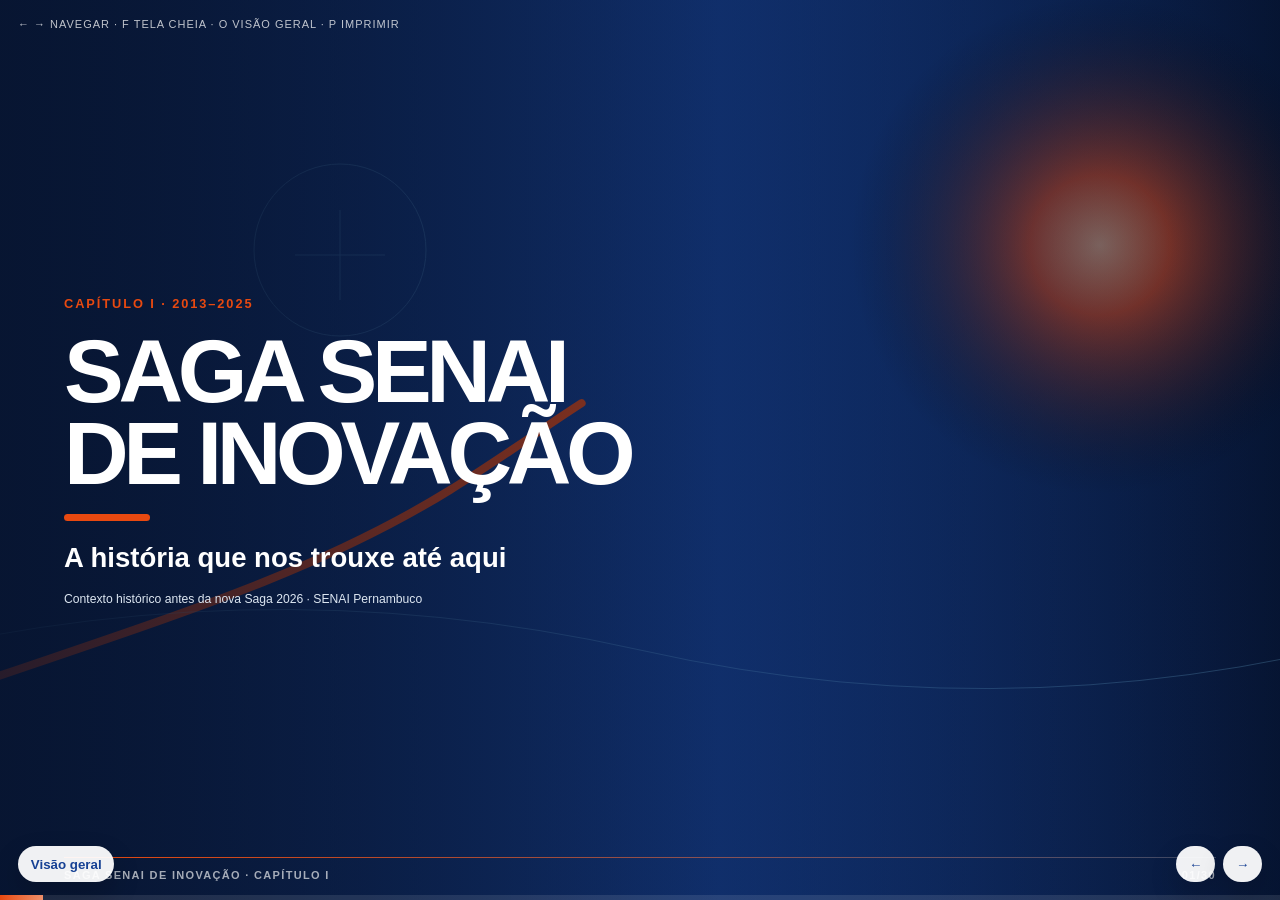
==== keynote-capitulo-i/index.html @ 9013dcb9 "Cria keynote offline da Saga SENAI Capitulo I" ====
<!doctype html>
<html lang="pt-BR">
<head>
<meta charset="utf-8">
<meta name="viewport" content="width=device-width, initial-scale=1">
<title>Saga SENAI de Inovação — Capítulo I</title>
<style>
:root{--blue:#164194;--sky:#008BD2;--orange:#E84910;--off:#F7F9FC;--light:#ECEFF3;--text:#2F3A45;--muted:#6B7280;--dark:#111827;--shadow:0 24px 70px rgba(7,20,47,.20);--soft:0 14px 34px rgba(7,20,47,.11)}
*{box-sizing:border-box}html,body{margin:0;height:100%;overflow:hidden;background:#050b18;font-family:Aptos,Arial,Helvetica,sans-serif;color:var(--text)}
.deck{position:relative;width:100vw;height:100vh;overflow:hidden;background:#050b18}.slides{position:absolute;inset:0}.slide{position:absolute;inset:0;display:none;padding:5.4vh 5vw 5vh;overflow:hidden;background:var(--off);isolation:isolate}.slide.present{display:block;animation:in .62s cubic-bezier(.2,.8,.2,1) both}@keyframes in{from{opacity:0;transform:translateX(4vw) scale(.985)}to{opacity:1;transform:translateX(0) scale(1)}}
@keyframes rise{from{opacity:0;transform:translateY(28px)}to{opacity:1;transform:translateY(0)}}@keyframes float{0%,100%{transform:translateY(0)}50%{transform:translateY(-13px)}}@keyframes draw{to{stroke-dashoffset:0}}
.slide.present .a1{animation:rise .65s .05s both}.slide.present .a2{animation:rise .65s .18s both}.slide.present .a3{animation:rise .65s .32s both}.slide.present .a4{animation:rise .65s .46s both}.slide.present .float{animation:float 5s ease-in-out infinite}
h1,h2,h3,p{margin:0}h1{font-size:clamp(52px,7vw,104px);line-height:.92;letter-spacing:-.06em;font-weight:900;color:var(--blue)}h2{font-size:clamp(35px,4.55vw,68px);line-height:1.02;letter-spacing:-.045em;font-weight:850;color:var(--blue)}h3{font-size:clamp(20px,2vw,31px);line-height:1.12;font-weight:800;color:var(--blue)}p{font-size:clamp(18px,1.55vw,27px);line-height:1.32}.lead{font-size:clamp(23px,2.15vw,36px);line-height:1.22;font-weight:650}.small{font-size:clamp(12px,.95vw,16px);color:var(--muted);line-height:1.35}.kicker{font-size:clamp(12px,1vw,16px);font-weight:900;letter-spacing:.15em;text-transform:uppercase;color:var(--orange);margin-bottom:1.15rem}.orange{color:var(--orange)!important}.white{color:#fff!important}.muted{color:var(--muted)}.center{text-align:center}.line{width:86px;height:7px;background:var(--orange);border-radius:99px;margin:1.25rem 0}.line.centered{margin-left:auto;margin-right:auto}
.dark{background:var(--dark);color:white}.dark h1,.dark h2,.dark h3,.dark p{color:#fff}.bluebg{background:linear-gradient(135deg,#07142F 0%,#164194 60%,#008BD2 145%);color:white}.bluebg h1,.bluebg h2,.bluebg h3,.bluebg p{color:#fff}.whitebg{background:#fff}.light{background:var(--off)}
.split{display:grid;grid-template-columns:.95fr 1.05fr;gap:3rem;align-items:center;height:100%}.split.rev{grid-template-columns:1.05fr .95fr}.v{display:flex;flex-direction:column;justify-content:center}.full{height:100%;display:flex;align-items:center;justify-content:center;text-align:center}.grid{display:grid;gap:1.2rem}.g2{grid-template-columns:repeat(2,1fr)}.g3{grid-template-columns:repeat(3,1fr)}.g4{grid-template-columns:repeat(4,1fr)}
.card{background:rgba(255,255,255,.94);border:1px solid rgba(22,65,148,.12);border-radius:26px;padding:1.28rem 1.35rem;box-shadow:var(--soft);position:relative;overflow:hidden}.card:before{content:"";position:absolute;left:0;top:0;bottom:0;width:7px;background:var(--orange)}.card.blue:before{background:var(--blue)}.card.sky:before{background:var(--sky)}.card p{font-size:clamp(15px,1.25vw,21px)}.badge{display:inline-flex;align-items:center;justify-content:center;border-radius:99px;background:var(--blue);color:#fff;padding:.48rem .78rem;font-weight:900;text-transform:uppercase;letter-spacing:.06em;font-size:clamp(11px,.9vw,15px);box-shadow:0 12px 28px rgba(22,65,148,.18)}.badge.orange{background:var(--orange)}.badge.sky{background:var(--sky)}.badge.light{background:#fff;color:var(--blue);box-shadow:none}.pills{display:flex;flex-wrap:wrap;gap:.58rem;margin-top:1.35rem}
.bgfx{position:absolute;inset:0;z-index:-2;overflow:hidden}.overlay{position:absolute;inset:0;background:linear-gradient(90deg,rgba(7,20,47,.86),rgba(7,20,47,.45),rgba(7,20,47,.12));z-index:-1}.orb{position:absolute;border-radius:50%;background:radial-gradient(circle at 35% 30%,rgba(255,255,255,.9),rgba(0,139,210,.20) 55%,rgba(22,65,148,.05));box-shadow:0 18px 70px rgba(0,139,210,.15)}.blob{position:absolute;border-radius:50%;filter:blur(10px);opacity:.20;background:radial-gradient(circle,var(--sky),transparent 62%)}
.footer{position:absolute;left:5vw;right:5vw;bottom:2.1vh;display:flex;justify-content:space-between;align-items:center;color:rgba(47,58,69,.54);font-size:11px;font-weight:900;text-transform:uppercase;letter-spacing:.12em;z-index:10}.footer:before{content:"";position:absolute;left:0;right:0;top:-12px;height:1px;background:linear-gradient(90deg,var(--orange),rgba(22,65,148,.12))}.dark .footer,.bluebg .footer{color:rgba(255,255,255,.64)}.dark .footer:before,.bluebg .footer:before{background:linear-gradient(90deg,var(--orange),rgba(255,255,255,.20))}
.progress{position:fixed;left:0;right:0;bottom:0;height:5px;background:rgba(255,255,255,.10);z-index:99}.progress span{display:block;height:100%;width:0;background:linear-gradient(90deg,var(--orange),#ff9a72);transition:width .35s}.controls{position:fixed;right:18px;bottom:18px;display:flex;gap:8px;z-index:100}.controls button,.menu button{border:0;background:rgba(255,255,255,.94);color:var(--blue);font-weight:900;border-radius:99px;padding:.65rem .8rem;box-shadow:0 12px 28px rgba(0,0,0,.18);cursor:pointer}.menu{position:fixed;left:18px;bottom:18px;z-index:100}.help{position:fixed;left:18px;top:18px;z-index:100;color:rgba(255,255,255,.74);font-size:11px;text-transform:uppercase;letter-spacing:.09em}.giant{font-size:clamp(96px,15vw,210px);line-height:.78;font-weight:950;letter-spacing:-.08em;color:var(--orange)}
.art svg{width:100%;height:auto;filter:drop-shadow(0 26px 40px rgba(7,20,47,.12))}.art .main{fill:var(--blue)}.art .accent{fill:var(--orange)}.art .sky{fill:var(--sky)}.art .soft{fill:#EAF0F8}.art .ink{fill:#07142F}.art .line{stroke:var(--blue);stroke-width:8;fill:none;stroke-linecap:round;stroke-linejoin:round}.dark .art .soft,.bluebg .art .soft{fill:rgba(255,255,255,.92)}.dark .art .line,.bluebg .art .line{stroke:white}
.map{position:relative;height:325px;margin-top:2.1rem}.mapline{position:absolute;left:7%;right:7%;top:50%;height:5px;border-radius:99px;background:linear-gradient(90deg,var(--blue),var(--sky),var(--orange));transform:translateY(-50%)}.node{position:absolute;width:126px;height:126px;border-radius:50%;display:flex;align-items:center;justify-content:center;text-align:center;background:#fff;border:3px solid var(--blue);color:var(--blue);font-weight:900;box-shadow:var(--soft);padding:.9rem}.node.o{border-color:var(--orange);color:var(--orange)}.trans{position:absolute;left:18%;right:18%;bottom:5px;height:42px;border-radius:99px;background:var(--blue);color:#fff;display:flex;align-items:center;justify-content:center;font-weight:900;letter-spacing:.05em}.timeline{position:relative;height:285px;margin-top:2.4rem}.timeline:before{content:"";position:absolute;left:4%;right:4%;top:52%;height:5px;border-radius:99px;background:linear-gradient(90deg,var(--blue),var(--sky),var(--orange))}.tp{position:absolute;top:37%;transform:translateX(-50%);text-align:center}.dot{width:34px;height:34px;border-radius:50%;background:var(--orange);border:6px solid #fff;box-shadow:0 12px 30px rgba(232,73,16,.25);margin:0 auto 14px}.tp p{font-size:16px;font-weight:900;color:var(--blue)}
@media print{html,body{height:auto;overflow:visible;background:white}.deck,.slides{position:static;width:auto;height:auto;overflow:visible}.controls,.menu,.progress,.help{display:none}.slide{display:block!important;position:relative;width:100vw;height:56.25vw;page-break-after:always}.footer{display:none}}
@media(max-width:900px){.split,.split.rev,.g2,.g3,.g4{grid-template-columns:1fr}.footer{display:none}.slide{padding:4vh 6vw}.art{display:none}}
</style>
</head>
<body>
<div class="deck"><div class="slides">
<section class="slide dark present"><div class="bgfx"><svg viewBox="0 0 1600 900" preserveAspectRatio="xMidYMid slice" width="100%" height="100%"><defs><linearGradient id="c" x1="0" x2="1"><stop stop-color="#07142F"/><stop offset=".55" stop-color="#164194"/><stop offset="1" stop-color="#020817"/></linearGradient><radialGradient id="sun"><stop stop-color="#FFB27A"/><stop offset=".28" stop-color="#E84910"/><stop offset="1" stop-color="transparent"/></radialGradient></defs><rect width="1600" height="900" fill="url(#c)"/><circle cx="1260" cy="245" r="250" fill="url(#sun)" opacity=".58"/><path d="M-80 760 C 260 635,440 595,610 490 S 890 260,1260 270 S 1550 370,1685 255" stroke="#E84910" stroke-width="8" fill="none" stroke-linecap="round" stroke-dasharray="900" stroke-dashoffset="900" style="animation:draw 2s .3s forwards"/><g opacity=".24" stroke="#89D8FF" fill="none"><path d="M0 670Q400 560 800 650T1600 620"/><circle cx="500" cy="250" r="86"/><path d="M455 255h90M500 210v90"/></g></svg></div><div class="overlay"></div><div class="v" style="height:100%;max-width:830px"><div class="kicker a1">Capítulo I · 2013–2025</div><h1 class="white a2">SAGA SENAI<br>DE INOVAÇÃO</h1><div class="line a3"></div><p class="lead white a4">A história que nos trouxe até aqui</p><p class="small a4" style="margin-top:1rem;color:#DDE7F2">Contexto histórico antes da nova Saga 2026 · SENAI Pernambuco</p></div><div class="footer"><span>Saga SENAI de Inovação · Capítulo I</span><span>01/30</span></div></section>
<section class="slide light"><div class="blob" style="width:520px;height:520px;right:-120px;top:-110px"></div><div class="full"><div style="max-width:980px"><div class="kicker a1">Contrato narrativo</div><h2 class="a2">Antes da nova Saga, precisamos entender a Saga que nos trouxe até aqui.</h2><div class="line centered a3"></div><p class="lead a4">Esta não é uma palestra sobre passado. É a construção do <span class="orange">contexto</span> que torna a próxima mudança compreensível.</p></div></div><div class="footer"><span>Contexto antes da mudança</span><span>02/30</span></div></section>
<section class="slide bluebg"><div class="split rev"><div class="v"><div class="kicker a1">Pergunta inicial</div><h2 class="white a2">Pense em um aluno.</h2><div class="line a3"></div><p class="lead white a4">O que esse jovem precisa saber fazer que uma aula expositiva, sozinha, não consegue entregar?</p></div><div class="art float a3" data-art="road"></div></div><div class="footer"><span>A pergunta de origem</span><span>03/30</span></div></section>
<section class="slide whitebg"><div class="kicker a1">Ativação da sala</div><h2 class="a2">Antes dos dados, uma memória.</h2><div class="grid g3" style="margin-top:2.6rem"><div class="card a3"><h3>Equipe multidisciplinar</h3><p>Quantos trabalharam com pessoas de cursos diferentes?</p></div><div class="card sky a4"><h3>Mercado real</h3><p>Quantos viveram uma situação real de empresa durante a formação?</p></div><div class="card a4"><h3>Pitch</h3><p>Quantos defenderam uma solução para um empresário?</p></div></div><div class="footer"><span>Memória antes do dado</span><span>04/30</span></div></section>
<section class="slide light"><div class="split"><div class="v"><div class="kicker a1">O problema original</div><h2 class="a2">A indústria chamava por outro tipo de formação.</h2><div class="line a3"></div><p class="lead a4">Problemas reais exigem mais do que domínio técnico.</p><p class="a4" style="margin-top:.8rem">Exigem colaboração, comunicação, prototipagem, decisão e entrega.</p></div><div class="art float a3" data-art="wireframe"></div></div><div class="footer"><span>Indústria · Competências · Aprendizagem aplicada</span><span>05/30</span></div></section>
<section class="slide whitebg"><div class="split"><div class="v"><div class="kicker a1">Contexto industrial</div><h2 class="a2">As competências passaram a mudar mais rápido.</h2><p class="small a3" style="margin-top:1rem">Fonte: Future of Jobs Report 2025 · World Economic Forum</p></div><div class="v"><div class="giant a2">39%</div><p class="lead a3">das competências centrais dos trabalhadores devem mudar até 2030.</p><div class="pills a4"><span class="badge">aprender</span><span class="badge sky">adaptar</span><span class="badge">criar</span><span class="badge orange">resolver</span></div></div></div><div class="footer"><span>Competências em transformação</span><span>06/30</span></div></section>
<section class="slide light"><div class="split"><div class="v"><div class="kicker a1">Base pedagógica</div><h2 class="a2">A MSEP é a raiz.<br><span class="orange">A Saga é o currículo em movimento.</span></h2><p class="lead a3" style="margin-top:1rem">A Saga materializa princípios da aprendizagem por competências em situações reais.</p><p class="small a4" style="margin-top:1rem">Não inserir data específica da MSEP sem validação documental.</p></div><div class="art float a3" data-art="knowledge"></div></div><div class="footer"><span>Currículo em movimento</span><span>07/30</span></div></section>
<section class="slide whitebg"><div class="kicker a1">DNA da Saga</div><h2 class="a2">Sem demanda real, não há aprendizagem real.</h2><p class="lead a3" style="margin-top:1rem;max-width:1050px">Situação-Problema é o desafio real que entra na escola como matéria-prima de aprendizagem.</p><div class="map a4" style="height:230px"><div class="mapline"></div><div class="node" style="left:0;top:50%;transform:translateY(-50%)">Indústria<br>formula</div><div class="node" style="left:23%;top:50%;transform:translateY(-50%)">SENAI<br>media</div><div class="node o" style="left:46%;top:50%;transform:translateY(-50%)">Escola<br>trabalha</div><div class="node" style="left:69%;top:50%;transform:translateY(-50%)">Estudante<br>prototipa</div><div class="node" style="left:92%;top:50%;transform:translateY(-50%)">Indústria<br>avalia</div></div><div class="footer"><span>Situação-Problema</span><span>08/30</span></div></section>
<section class="slide light"><div class="kicker a1">Mapa da trilha</div><h2 class="a2">A Saga é uma trilha, não uma lista de eventos.</h2><div class="map a3"><div class="mapline"></div><div class="node" style="left:0;top:50%;transform:translateY(-50%)">Indústria</div><div class="node o" style="left:23%;top:50%;transform:translateY(-50%)">Grand<br>Prix</div><div class="node" style="left:46%;top:50%;transform:translateY(-50%)">DSPI</div><div class="node o" style="left:69%;top:50%;transform:translateY(-50%)">Inova</div><div class="node" style="left:92%;top:50%;transform:translateY(-50%)">Indústria</div><div class="trans">SENAI Lab · ambiente transversal | MSEP · base pedagógica</div></div><div class="footer"><span>Trilha de aprendizagem aplicada</span><span>09/30</span></div></section>
<section class="slide dark"><div class="bgfx"><svg viewBox="0 0 1600 900" width="100%" height="100%"><rect width="1600" height="900" fill="#07142F"/><g opacity=".16" stroke="#89D8FF" fill="none"><circle cx="1060" cy="390" r="260"/><circle cx="1060" cy="390" r="330"/></g><path d="M60 720 C 280 520,540 680,760 420S1080 190,1450 270" stroke="#E84910" stroke-width="8" fill="none" stroke-linecap="round" stroke-dasharray="900" stroke-dashoffset="900" style="animation:draw 2s .3s forwards"/></svg></div><div class="v" style="height:100%;max-width:960px"><div class="kicker a1">Grand Prix · primeira aposta</div><h2 class="white a2">E se colocássemos velocidade de startup dentro da escola técnica?</h2><div class="pills a3"><span class="badge orange">desafio real</span><span class="badge light">equipe multidisciplinar</span><span class="badge light">tempo limitado</span><span class="badge light">banca da indústria</span></div></div><div class="footer"><span>Grand Prix</span><span>10/30</span></div></section>
<section class="slide whitebg"><div class="full"><div style="max-width:1040px"><div class="kicker a1">Pergunta ativadora</div><h2 class="center a2">Por que <span class="orange">escuderia</span>?</h2><div class="art a3" data-art="team" style="max-width:430px;margin:1.2rem auto"></div><div class="grid g4 a4"><div class="card"><h3>Identidade</h3><p>pertencimento</p></div><div class="card sky"><h3>Estratégia</h3><p>papéis e ritmo</p></div><div class="card blue"><h3>Colaboração</h3><p>inteligência coletiva</p></div><div class="card"><h3>Performance</h3><p>entrega sob pressão</p></div></div></div></div><div class="footer"><span>Escuderia como metáfora pedagógica</span><span>11/30</span></div></section>
<section class="slide light"><div class="kicker a1">A corrida de inovação</div><h2 class="a2">Pouco tempo. Alta intensidade. Entrega real.</h2><div class="timeline a3"><div class="tp" style="left:8%"><div class="dot"></div><p>Imersão</p></div><div class="tp" style="left:25%"><div class="dot"></div><p>Ideação</p></div><div class="tp" style="left:42%"><div class="dot"></div><p>Protótipo</p></div><div class="tp" style="left:59%"><div class="dot"></div><p>Negócio</p></div><div class="tp" style="left:76%"><div class="dot"></div><p>Pitch</p></div><div class="tp" style="left:93%"><div class="dot"></div><p>Banca</p></div></div><div class="footer"><span>Da imersão à banca</span><span>12/30</span></div></section>
<section class="slide whitebg"><div class="kicker a1">As três entregas</div><h2 class="a2">O Grand Prix não termina em ideia.</h2><div class="grid g3" style="margin-top:2.8rem"><div class="card sky a3"><h3>Canvas</h3><p>Como a solução cria valor?</p></div><div class="card blue a4"><h3>Protótipo</h3><p>Como a ideia começa a existir?</p></div><div class="card a4"><h3>Pitch</h3><p>Como a equipe defende a solução?</p></div></div><p class="center lead a4" style="margin-top:2.4rem;color:var(--blue)">Pensar · fazer · testar · sintetizar · defender</p><div class="footer"><span>Canvas · Protótipo · Pitch</span><span>13/30</span></div></section>
<section class="slide bluebg"><div class="split"><div class="v"><div class="kicker a1">Empresas reais</div><h2 class="white a2">A indústria não é espectadora.</h2><div class="line a3"></div><p class="lead white a4">Na Saga, a indústria demanda, acompanha, pergunta e avalia.</p></div><div class="art float a3" data-art="speaking"></div></div><div class="footer"><span>A indústria dentro da aprendizagem</span><span>14/30</span></div></section>
<section class="slide light"><div class="kicker a1">Primeiros aprendizados</div><h2 class="a2">A faísca acendeu.</h2><p class="lead a3" style="margin-top:.75rem">O Grand Prix mostrou que estudantes técnicos podiam:</p><div class="grid g3" style="margin-top:2rem"><div class="card a3"><h3>01</h3><p>entender problemas reais</p></div><div class="card sky a4"><h3>02</h3><p>trabalhar sob pressão</p></div><div class="card blue a4"><h3>03</h3><p>colaborar entre áreas</p></div><div class="card blue a3"><h3>04</h3><p>prototipar soluções</p></div><div class="card a4"><h3>05</h3><p>comunicar valor para a indústria</p></div></div><div class="footer"><span>Potencial revelado</span><span>15/30</span></div></section>
<section class="slide dark"><div class="split"><div class="v"><div class="kicker a1">O teste que ninguém pediu</div><h2 class="white a2">E então veio 2020.</h2><div class="line a3"></div><p class="lead white a4">A pandemia colocou à prova a capacidade de adaptação da Saga.</p><div class="pills a4"><span class="badge light">operação digital</span><span class="badge light">mentorias remotas</span><span class="badge orange">atuação em rede</span></div></div><div class="art a3" data-art="call"></div></div><div class="footer"><span>Pandemia e adaptação</span><span>16/30</span></div></section>
<section class="slide whitebg"><div class="split"><div class="v"><div class="kicker a1">DSPI</div><h2 class="a2">Uma boa ideia precisa de tempo para virar solução.</h2><p class="lead a3" style="margin-top:1rem">Se o Grand Prix acende a faísca, o DSPI sustenta a chama.</p></div><div class="grid a4"><div class="card blue"><h3>Projeto Integrador</h3><p>continuidade pedagógica</p></div><div class="card sky"><h3>Método</h3><p>investigação, teste e banca</p></div><div class="card"><h3>Aprendizagem contínua</h3><p>o percurso também importa</p></div></div></div><div class="footer"><span>Da faísca à chama</span><span>17/30</span></div></section>
<section class="slide light"><div class="kicker a1">Projeto como evidência</div><h2 class="a2">O processo também é aprendizagem.</h2><p class="lead a3" style="margin-top:.9rem;max-width:1050px">Na Saga, investigar, errar, testar, ajustar e comunicar têm valor pedagógico.</p><div class="map a4" style="height:230px"><div class="mapline"></div><div class="node" style="left:0;top:50%;transform:translateY(-50%)">Investigar</div><div class="node o" style="left:23%;top:50%;transform:translateY(-50%)">Idear</div><div class="node" style="left:46%;top:50%;transform:translateY(-50%)">Prototipar</div><div class="node o" style="left:69%;top:50%;transform:translateY(-50%)">Validar</div><div class="node" style="left:92%;top:50%;transform:translateY(-50%)">Comunicar</div></div><div class="footer"><span>Ciclo de aprendizagem aplicada</span><span>18/30</span></div></section>
<section class="slide whitebg"><div class="kicker a1">Duas perguntas · dois tempos</div><h2 class="a2">Uma mesma trilha.</h2><div class="grid g2" style="margin-top:2.7rem"><div class="card a3"><h3>Grand Prix</h3><p>Intensidade, ideação rápida, protótipo inicial e pressão criativa.</p></div><div class="card blue a4"><h3>DSPI</h3><p>Profundidade, investigação, protótipo funcional e aprendizagem contínua.</p></div></div><div class="footer"><span>Intensidade e profundidade</span><span>19/30</span></div></section>
<section class="slide bluebg"><div class="split"><div class="v"><div class="kicker a1">SENAI Lab</div><h2 class="white a2">Onde a ideia começa a existir?</h2><div class="line a3"></div><h1 class="orange a4" style="font-size:clamp(54px,7vw,106px)">No SENAI Lab.</h1><p class="lead white a4">Ideia → objeto · hipótese → teste · solução → protótipo</p></div><div class="art float a3" data-art="wireframe"></div></div><div class="footer"><span>O chão da inovação</span><span>20/30</span></div></section>
<section class="slide light"><div class="kicker a1">Prototipagem</div><h2 class="a2">Do conceito ao MVP.</h2><div class="grid g3" style="margin-top:3rem"><div class="card sky a3"><h3>Nível 1</h3><p>Protótipo conceitual</p></div><div class="card blue a4"><h3>Nível 2</h3><p>Protótipo funcional</p></div><div class="card a4"><h3>Nível 3</h3><p>MVP com potencial de aplicação</p></div></div><p class="lead center a4" style="margin-top:2.6rem;color:var(--blue)">Prototipagem transforma aprendizagem em evidência concreta.</p><div class="footer"><span>Do conceito à aplicação</span><span>21/30</span></div></section>
<section class="slide whitebg"><div class="split"><div class="v"><div class="kicker a1">Inova SENAI</div><h2 class="a2">Alguém pagaria por isso?</h2><div class="grid" style="margin-top:2rem"><div class="card blue a3"><h3>Grand Prix</h3><p>A equipe consegue ter uma boa ideia sob pressão?</p></div><div class="card sky a4"><h3>DSPI</h3><p>A equipe consegue transformar a ideia em algo que funciona?</p></div><div class="card a4"><h3>Inova</h3><p>A solução tem valor fora da escola?</p></div></div></div><div class="art a3" data-art="budget"></div></div><div class="footer"><span>A pergunta de mercado</span><span>22/30</span></div></section>
<section class="slide light"><div class="kicker a1">Continuidade</div><h2 class="a2">Quando a aprendizagem atravessa a escola.</h2><p class="lead a3" style="margin-top:.8rem;max-width:1050px">O maior impacto da Saga acontece quando o projeto não termina no evento.</p><div class="timeline a4"><div class="tp" style="left:8%"><div class="dot"></div><p>Sala</p></div><div class="tp" style="left:25%"><div class="dot"></div><p>Protótipo</p></div><div class="tp" style="left:42%"><div class="dot"></div><p>Banca</p></div><div class="tp" style="left:59%"><div class="dot"></div><p>Mentoria</p></div><div class="tp" style="left:76%"><div class="dot"></div><p>Ecossistema</p></div><div class="tp" style="left:93%"><div class="dot"></div><p>Continuidade</p></div></div><div class="footer"><span>Projeto que continua</span><span>23/30</span></div></section>
<section class="slide bluebg"><div class="split"><div class="v"><div class="kicker a1">Rede nacional</div><h2 class="white a2">A Saga cresceu porque cada DR traduziu a proposta para sua realidade.</h2><p class="lead white a3" style="margin-top:1rem">Identidade nacional + adaptação regional.</p></div><div class="art float a3" data-art="join"></div></div><div class="footer"><span>Identidade nacional · adaptação regional</span><span>24/30</span></div></section>
<section class="slide whitebg"><div class="kicker a1">Valor acumulado</div><h2 class="a2">O valor da Saga não está apenas no pódio.</h2><div class="grid g2" style="margin-top:2.2rem"><div class="card a3"><h3>Aluno</h3><p>protagonismo, confiança e repertório</p></div><div class="card blue a4"><h3>Docente</h3><p>mediação, projeto e inovação pedagógica</p></div><div class="card sky a4"><h3>Escola</h3><p>evidências, integração e cultura de inovação</p></div><div class="card a4"><h3>Indústria</h3><p>aproximação, talentos e soluções</p></div></div><div class="footer"><span>Para além da competição</span><span>25/30</span></div></section>
<section class="slide light"><div class="full"><div style="max-width:1120px"><div class="kicker a1">O modelo amadureceu</div><h2 class="center a2">E quando um modelo amadurece, ele também precisa mudar.</h2><div class="grid g3" style="margin-top:3rem"><div class="card a3"><h3>Crescimento</h3><p>traz complexidade</p></div><div class="card sky a4"><h3>Complexidade</h3><p>exige governança</p></div><div class="card a4"><h3>Governança</h3><p>exige nova arquitetura</p></div></div></div></div><div class="footer"><span>O paradoxo da evolução</span><span>26/30</span></div></section>
<section class="slide dark"><div class="split"><div class="v"><div class="kicker a1">Limites do modelo anterior</div><h2 class="white a2">Crescimento real exige reconhecer limites.</h2><div class="line a3"></div><p class="lead white a4">O DSPI foi fundamental.</p><div class="pills a4"><span class="badge light">o mundo mudou</span><span class="badge light">a indústria mudou</span><span class="badge light">os estudantes mudaram</span><span class="badge orange">a Saga amadureceu</span></div></div><div class="art a3" data-art="comment"></div></div><div class="footer"><span>Seriedade institucional</span><span>27/30</span></div></section>
<section class="slide whitebg"><div class="full"><div style="max-width:1120px"><div class="kicker a1">A verdade desconfortável</div><h2 class="center a2">O sucesso da Saga foi exatamente o motivo pelo qual ela precisou <span class="orange">evoluir</span>.</h2><p class="lead center a3" style="margin-top:1.4rem">A Saga não evolui por fraqueza. Evolui porque funcionou, cresceu e passou a exigir mais integração, evidência, governança e conexão curricular.</p></div></div><div class="footer"><span>O sucesso exige evolução</span><span>28/30</span></div></section>
<section class="slide dark"><div class="full"><div style="max-width:1120px"><h2 class="white center a1">Se a Saga funcionou tão bem,</h2><h1 class="orange center a2" style="font-size:clamp(58px,8vw,118px)">por que precisou mudar?</h1><p class="lead center a3" style="margin-top:1.6rem;color:#DDE7F2">A resposta pertence ao segundo momento do encontro.</p></div></div><div class="footer"><span>Pergunta para o intervalo</span><span>29/30</span></div></section>
<section class="slide bluebg"><div class="split"><div class="v"><div class="kicker a1">Encerramento do Capítulo I</div><h2 class="white a2">Vocês são essas pessoas agora.</h2><div class="line a3"></div><p class="lead white a4">A Saga chegou até aqui porque, em cada momento difícil, houve pessoas que escolheram avançar.</p><p class="lead a4" style="margin-top:1.4rem;color:#F6D6C8">Ninguém constrói o futuro sem entender o que custou chegar até aqui.</p></div><div class="art float a3" data-art="party"></div></div><div class="footer"><span>Responsabilidade e continuidade</span><span>30/30</span></div></section>
</div></div><div class="help">← → navegar · F tela cheia · O visão geral · P imprimir</div><div class="controls"><button onclick="Deck.prev()">←</button><button onclick="Deck.next()">→</button></div><div class="menu"><button onclick="Deck.toggleOverview()">Visão geral</button></div><div class="progress"><span id="bar"></span></div>
<script>
function art(t){const base=(inside)=>`<svg viewBox="0 0 620 520" role="img" aria-label="Ilustração ${t}"><rect width="620" height="520" fill="transparent"/>${inside}</svg>`;const person=`<circle class="accent" cx="260" cy="145" r="42"/><path class="ink" d="M220 210c25-38 78-38 102 0l36 118H184l36-118z" opacity=".86"/>`;const screen=`<rect class="soft" x="255" y="120" width="250" height="180" rx="24"/><rect class="main" x="285" y="158" width="160" height="22" rx="11"/><rect class="sky" x="285" y="205" width="120" height="18" rx="9" opacity=".75"/><rect class="sky" x="285" y="245" width="175" height="18" rx="9" opacity=".42"/>`;let s='';if(t==='wireframe')s=`${screen}<rect class="soft" x="85" y="205" width="185" height="230" rx="24"/><rect class="main" x="115" y="245" width="90" height="16" rx="8"/><rect class="sky" x="115" y="290" width="125" height="16" rx="8"/><rect class="accent" x="115" y="340" width="85" height="55" rx="14"/>`;else if(t==='speaking')s=`<rect class="soft" x="88" y="105" width="440" height="260" rx="32"/>${person}<path class="line" d="M360 165h95M360 220h130M360 275h75"/><rect class="accent" x="210" y="350" width="250" height="24" rx="12"/>`;else if(t==='team')s=`${person}<circle class="sky" cx="380" cy="160" r="38"/><path class="main" d="M345 224c22-32 68-32 90 0l32 100H314l31-100z"/><circle class="main" cx="155" cy="170" r="36"/><path class="accent" d="M120 230c21-30 64-30 84 0l30 94H90l30-94z"/><path class="line" d="M190 380h240"/>`;else if(t==='budget')s=`<rect class="soft" x="118" y="110" width="380" height="290" rx="32"/><circle class="accent" cx="215" cy="230" r="62"/><text x="215" y="247" text-anchor="middle" font-size="62" font-weight="900" fill="#fff">$</text><path class="line" d="M320 190h105M320 240h135M320 290h80"/>`;else if(t==='call')s=`<rect class="soft" x="120" y="95" width="380" height="310" rx="34"/><rect class="main" x="160" y="145" width="140" height="100" rx="18"/><rect class="sky" x="320" y="145" width="140" height="100" rx="18"/><rect class="accent" x="160" y="270" width="300" height="86" rx="18"/><path d="M205 320h210" stroke="#fff" stroke-width="16" stroke-linecap="round"/>`;else if(t==='knowledge'||t==='road')s=`<path class="line" d="M95 395C190 335 250 345 310 260S430 128 525 145"/><circle class="accent" cx="525" cy="145" r="55"/><rect class="soft" x="105" y="125" width="190" height="180" rx="24"/><path class="main" d="M140 165h90M140 210h120M140 255h70"/>${person}`;else if(t==='join')s=`<circle class="accent" cx="180" cy="220" r="34"/><circle class="sky" cx="315" cy="150" r="38"/><circle class="soft" cx="455" cy="245" r="40"/><circle class="main" cx="315" cy="350" r="36"/><path class="line" d="M180 220L315 150L455 245L315 350L180 220"/>`;else if(t==='comment')s=`<rect class="soft" x="105" y="120" width="410" height="230" rx="30"/><path class="soft" d="M210 340l-55 70 115-65"/><path class="line" d="M170 190h280M170 245h220M170 300h150"/><circle class="accent" cx="480" cy="120" r="42"/>`;else if(t==='party')s=`<circle class="accent" cx="310" cy="170" r="70"/><path d="M278 170h64M310 138v64" stroke="#fff" stroke-width="18" stroke-linecap="round"/><circle class="sky" cx="165" cy="275" r="36"/><circle class="soft" cx="455" cy="275" r="36"/><path class="line" d="M145 365c92 54 260 54 350 0"/>`;else s=`${screen}${person}`;return base(s)}
document.querySelectorAll('.art').forEach(el=>el.innerHTML=art(el.dataset.art));
const Deck=(()=>{const slides=[...document.querySelectorAll('.slide')];let i=0,ov=false;const bar=document.getElementById('bar');function show(n){i=Math.max(0,Math.min(slides.length-1,n));slides.forEach((s,k)=>s.classList.toggle('present',k===i));bar.style.width=((i+1)/slides.length*100)+'%';location.hash='/' + (i+1)}function next(){show(i+1)}function prev(){show(i-1)}function fs(){if(!document.fullscreenElement)document.documentElement.requestFullscreen?.();else document.exitFullscreen?.()}function reset(){document.body.style.overflow='hidden';document.querySelector('.deck').style.height='100vh';document.querySelector('.deck').style.overflow='hidden';slides.forEach(s=>{s.removeAttribute('style');s.onclick=null});show(i)}function toggleOverview(){ov=!ov;if(!ov)return reset();document.body.style.overflow='auto';const d=document.querySelector('.deck');d.style.overflow='auto';d.style.height='auto';slides.forEach((s,k)=>{s.style.display='block';s.style.position='relative';s.style.float='left';s.style.width='calc(50vw - 36px)';s.style.height='calc((50vw - 36px)*.5625)';s.style.margin='18px';s.style.cursor='pointer';s.onclick=()=>{ov=false;i=k;reset()}})}document.addEventListener('keydown',e=>{if(e.key==='ArrowRight'||e.key==='PageDown'||e.key===' ')next();if(e.key==='ArrowLeft'||e.key==='PageUp')prev();if(e.key.toLowerCase()==='f')fs();if(e.key.toLowerCase()==='o')toggleOverview();if(e.key.toLowerCase()==='p')print();if(e.key==='Home')show(0);if(e.key==='End')show(slides.length-1)});const h=parseInt((location.hash||'').replace(/\D/g,''));if(h)i=Math.min(slides.length-1,h-1);show(i);return{next,prev,show,toggleOverview}})();
</script>
</body>
</html>
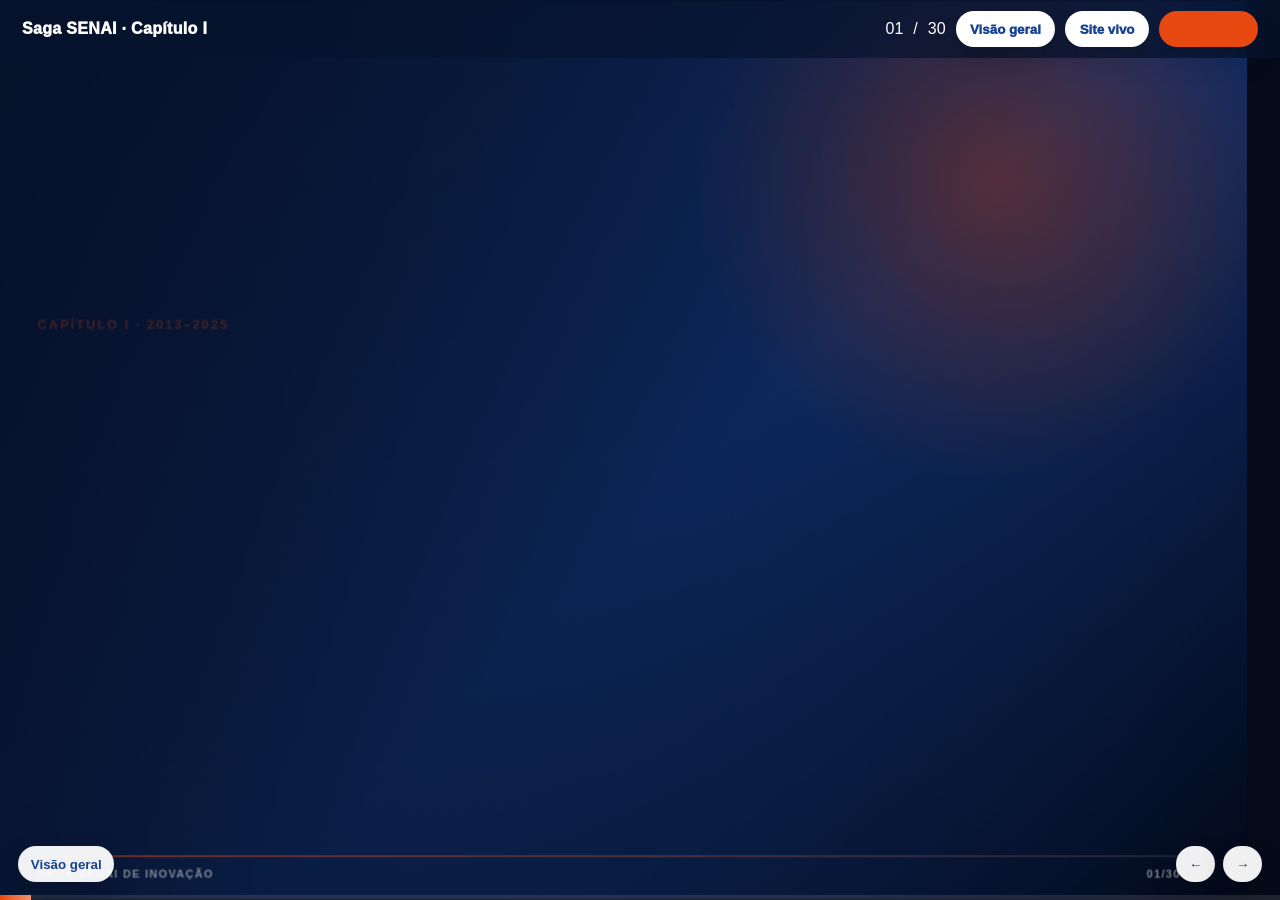
==== commit 65802008: "Redireciona versao antiga para site online principal" ====
--- a/keynote-capitulo-i/index.html
+++ b/keynote-capitulo-i/index.html
@@ -1,65 +1,20 @@
 <!doctype html>
 <html lang="pt-BR">
 <head>
-<meta charset="utf-8">
-<meta name="viewport" content="width=device-width, initial-scale=1">
-<title>Saga SENAI de Inovação — Capítulo I</title>
-<style>
-:root{--blue:#164194;--sky:#008BD2;--orange:#E84910;--off:#F7F9FC;--light:#ECEFF3;--text:#2F3A45;--muted:#6B7280;--dark:#111827;--shadow:0 24px 70px rgba(7,20,47,.20);--soft:0 14px 34px rgba(7,20,47,.11)}
-*{box-sizing:border-box}html,body{margin:0;height:100%;overflow:hidden;background:#050b18;font-family:Aptos,Arial,Helvetica,sans-serif;color:var(--text)}
-.deck{position:relative;width:100vw;height:100vh;overflow:hidden;background:#050b18}.slides{position:absolute;inset:0}.slide{position:absolute;inset:0;display:none;padding:5.4vh 5vw 5vh;overflow:hidden;background:var(--off);isolation:isolate}.slide.present{display:block;animation:in .62s cubic-bezier(.2,.8,.2,1) both}@keyframes in{from{opacity:0;transform:translateX(4vw) scale(.985)}to{opacity:1;transform:translateX(0) scale(1)}}
-@keyframes rise{from{opacity:0;transform:translateY(28px)}to{opacity:1;transform:translateY(0)}}@keyframes float{0%,100%{transform:translateY(0)}50%{transform:translateY(-13px)}}@keyframes draw{to{stroke-dashoffset:0}}
-.slide.present .a1{animation:rise .65s .05s both}.slide.present .a2{animation:rise .65s .18s both}.slide.present .a3{animation:rise .65s .32s both}.slide.present .a4{animation:rise .65s .46s both}.slide.present .float{animation:float 5s ease-in-out infinite}
-h1,h2,h3,p{margin:0}h1{font-size:clamp(52px,7vw,104px);line-height:.92;letter-spacing:-.06em;font-weight:900;color:var(--blue)}h2{font-size:clamp(35px,4.55vw,68px);line-height:1.02;letter-spacing:-.045em;font-weight:850;color:var(--blue)}h3{font-size:clamp(20px,2vw,31px);line-height:1.12;font-weight:800;color:var(--blue)}p{font-size:clamp(18px,1.55vw,27px);line-height:1.32}.lead{font-size:clamp(23px,2.15vw,36px);line-height:1.22;font-weight:650}.small{font-size:clamp(12px,.95vw,16px);color:var(--muted);line-height:1.35}.kicker{font-size:clamp(12px,1vw,16px);font-weight:900;letter-spacing:.15em;text-transform:uppercase;color:var(--orange);margin-bottom:1.15rem}.orange{color:var(--orange)!important}.white{color:#fff!important}.muted{color:var(--muted)}.center{text-align:center}.line{width:86px;height:7px;background:var(--orange);border-radius:99px;margin:1.25rem 0}.line.centered{margin-left:auto;margin-right:auto}
-.dark{background:var(--dark);color:white}.dark h1,.dark h2,.dark h3,.dark p{color:#fff}.bluebg{background:linear-gradient(135deg,#07142F 0%,#164194 60%,#008BD2 145%);color:white}.bluebg h1,.bluebg h2,.bluebg h3,.bluebg p{color:#fff}.whitebg{background:#fff}.light{background:var(--off)}
-.split{display:grid;grid-template-columns:.95fr 1.05fr;gap:3rem;align-items:center;height:100%}.split.rev{grid-template-columns:1.05fr .95fr}.v{display:flex;flex-direction:column;justify-content:center}.full{height:100%;display:flex;align-items:center;justify-content:center;text-align:center}.grid{display:grid;gap:1.2rem}.g2{grid-template-columns:repeat(2,1fr)}.g3{grid-template-columns:repeat(3,1fr)}.g4{grid-template-columns:repeat(4,1fr)}
-.card{background:rgba(255,255,255,.94);border:1px solid rgba(22,65,148,.12);border-radius:26px;padding:1.28rem 1.35rem;box-shadow:var(--soft);position:relative;overflow:hidden}.card:before{content:"";position:absolute;left:0;top:0;bottom:0;width:7px;background:var(--orange)}.card.blue:before{background:var(--blue)}.card.sky:before{background:var(--sky)}.card p{font-size:clamp(15px,1.25vw,21px)}.badge{display:inline-flex;align-items:center;justify-content:center;border-radius:99px;background:var(--blue);color:#fff;padding:.48rem .78rem;font-weight:900;text-transform:uppercase;letter-spacing:.06em;font-size:clamp(11px,.9vw,15px);box-shadow:0 12px 28px rgba(22,65,148,.18)}.badge.orange{background:var(--orange)}.badge.sky{background:var(--sky)}.badge.light{background:#fff;color:var(--blue);box-shadow:none}.pills{display:flex;flex-wrap:wrap;gap:.58rem;margin-top:1.35rem}
-.bgfx{position:absolute;inset:0;z-index:-2;overflow:hidden}.overlay{position:absolute;inset:0;background:linear-gradient(90deg,rgba(7,20,47,.86),rgba(7,20,47,.45),rgba(7,20,47,.12));z-index:-1}.orb{position:absolute;border-radius:50%;background:radial-gradient(circle at 35% 30%,rgba(255,255,255,.9),rgba(0,139,210,.20) 55%,rgba(22,65,148,.05));box-shadow:0 18px 70px rgba(0,139,210,.15)}.blob{position:absolute;border-radius:50%;filter:blur(10px);opacity:.20;background:radial-gradient(circle,var(--sky),transparent 62%)}
-.footer{position:absolute;left:5vw;right:5vw;bottom:2.1vh;display:flex;justify-content:space-between;align-items:center;color:rgba(47,58,69,.54);font-size:11px;font-weight:900;text-transform:uppercase;letter-spacing:.12em;z-index:10}.footer:before{content:"";position:absolute;left:0;right:0;top:-12px;height:1px;background:linear-gradient(90deg,var(--orange),rgba(22,65,148,.12))}.dark .footer,.bluebg .footer{color:rgba(255,255,255,.64)}.dark .footer:before,.bluebg .footer:before{background:linear-gradient(90deg,var(--orange),rgba(255,255,255,.20))}
-.progress{position:fixed;left:0;right:0;bottom:0;height:5px;background:rgba(255,255,255,.10);z-index:99}.progress span{display:block;height:100%;width:0;background:linear-gradient(90deg,var(--orange),#ff9a72);transition:width .35s}.controls{position:fixed;right:18px;bottom:18px;display:flex;gap:8px;z-index:100}.controls button,.menu button{border:0;background:rgba(255,255,255,.94);color:var(--blue);font-weight:900;border-radius:99px;padding:.65rem .8rem;box-shadow:0 12px 28px rgba(0,0,0,.18);cursor:pointer}.menu{position:fixed;left:18px;bottom:18px;z-index:100}.help{position:fixed;left:18px;top:18px;z-index:100;color:rgba(255,255,255,.74);font-size:11px;text-transform:uppercase;letter-spacing:.09em}.giant{font-size:clamp(96px,15vw,210px);line-height:.78;font-weight:950;letter-spacing:-.08em;color:var(--orange)}
-.art svg{width:100%;height:auto;filter:drop-shadow(0 26px 40px rgba(7,20,47,.12))}.art .main{fill:var(--blue)}.art .accent{fill:var(--orange)}.art .sky{fill:var(--sky)}.art .soft{fill:#EAF0F8}.art .ink{fill:#07142F}.art .line{stroke:var(--blue);stroke-width:8;fill:none;stroke-linecap:round;stroke-linejoin:round}.dark .art .soft,.bluebg .art .soft{fill:rgba(255,255,255,.92)}.dark .art .line,.bluebg .art .line{stroke:white}
-.map{position:relative;height:325px;margin-top:2.1rem}.mapline{position:absolute;left:7%;right:7%;top:50%;height:5px;border-radius:99px;background:linear-gradient(90deg,var(--blue),var(--sky),var(--orange));transform:translateY(-50%)}.node{position:absolute;width:126px;height:126px;border-radius:50%;display:flex;align-items:center;justify-content:center;text-align:center;background:#fff;border:3px solid var(--blue);color:var(--blue);font-weight:900;box-shadow:var(--soft);padding:.9rem}.node.o{border-color:var(--orange);color:var(--orange)}.trans{position:absolute;left:18%;right:18%;bottom:5px;height:42px;border-radius:99px;background:var(--blue);color:#fff;display:flex;align-items:center;justify-content:center;font-weight:900;letter-spacing:.05em}.timeline{position:relative;height:285px;margin-top:2.4rem}.timeline:before{content:"";position:absolute;left:4%;right:4%;top:52%;height:5px;border-radius:99px;background:linear-gradient(90deg,var(--blue),var(--sky),var(--orange))}.tp{position:absolute;top:37%;transform:translateX(-50%);text-align:center}.dot{width:34px;height:34px;border-radius:50%;background:var(--orange);border:6px solid #fff;box-shadow:0 12px 30px rgba(232,73,16,.25);margin:0 auto 14px}.tp p{font-size:16px;font-weight:900;color:var(--blue)}
-@media print{html,body{height:auto;overflow:visible;background:white}.deck,.slides{position:static;width:auto;height:auto;overflow:visible}.controls,.menu,.progress,.help{display:none}.slide{display:block!important;position:relative;width:100vw;height:56.25vw;page-break-after:always}.footer{display:none}}
-@media(max-width:900px){.split,.split.rev,.g2,.g3,.g4{grid-template-columns:1fr}.footer{display:none}.slide{padding:4vh 6vw}.art{display:none}}
-</style>
+  <meta charset="utf-8">
+  <meta http-equiv="refresh" content="0; url=../">
+  <meta name="viewport" content="width=device-width, initial-scale=1">
+  <title>Redirecionando — Saga SENAI</title>
+  <style>
+    body{margin:0;min-height:100vh;display:grid;place-items:center;background:#07142f;color:#fff;font-family:Arial,sans-serif;text-align:center;padding:24px}
+    a{color:#ff9a72;font-weight:700}
+  </style>
 </head>
 <body>
-<div class="deck"><div class="slides">
-<section class="slide dark present"><div class="bgfx"><svg viewBox="0 0 1600 900" preserveAspectRatio="xMidYMid slice" width="100%" height="100%"><defs><linearGradient id="c" x1="0" x2="1"><stop stop-color="#07142F"/><stop offset=".55" stop-color="#164194"/><stop offset="1" stop-color="#020817"/></linearGradient><radialGradient id="sun"><stop stop-color="#FFB27A"/><stop offset=".28" stop-color="#E84910"/><stop offset="1" stop-color="transparent"/></radialGradient></defs><rect width="1600" height="900" fill="url(#c)"/><circle cx="1260" cy="245" r="250" fill="url(#sun)" opacity=".58"/><path d="M-80 760 C 260 635,440 595,610 490 S 890 260,1260 270 S 1550 370,1685 255" stroke="#E84910" stroke-width="8" fill="none" stroke-linecap="round" stroke-dasharray="900" stroke-dashoffset="900" style="animation:draw 2s .3s forwards"/><g opacity=".24" stroke="#89D8FF" fill="none"><path d="M0 670Q400 560 800 650T1600 620"/><circle cx="500" cy="250" r="86"/><path d="M455 255h90M500 210v90"/></g></svg></div><div class="overlay"></div><div class="v" style="height:100%;max-width:830px"><div class="kicker a1">Capítulo I · 2013–2025</div><h1 class="white a2">SAGA SENAI<br>DE INOVAÇÃO</h1><div class="line a3"></div><p class="lead white a4">A história que nos trouxe até aqui</p><p class="small a4" style="margin-top:1rem;color:#DDE7F2">Contexto histórico antes da nova Saga 2026 · SENAI Pernambuco</p></div><div class="footer"><span>Saga SENAI de Inovação · Capítulo I</span><span>01/30</span></div></section>
-<section class="slide light"><div class="blob" style="width:520px;height:520px;right:-120px;top:-110px"></div><div class="full"><div style="max-width:980px"><div class="kicker a1">Contrato narrativo</div><h2 class="a2">Antes da nova Saga, precisamos entender a Saga que nos trouxe até aqui.</h2><div class="line centered a3"></div><p class="lead a4">Esta não é uma palestra sobre passado. É a construção do <span class="orange">contexto</span> que torna a próxima mudança compreensível.</p></div></div><div class="footer"><span>Contexto antes da mudança</span><span>02/30</span></div></section>
-<section class="slide bluebg"><div class="split rev"><div class="v"><div class="kicker a1">Pergunta inicial</div><h2 class="white a2">Pense em um aluno.</h2><div class="line a3"></div><p class="lead white a4">O que esse jovem precisa saber fazer que uma aula expositiva, sozinha, não consegue entregar?</p></div><div class="art float a3" data-art="road"></div></div><div class="footer"><span>A pergunta de origem</span><span>03/30</span></div></section>
-<section class="slide whitebg"><div class="kicker a1">Ativação da sala</div><h2 class="a2">Antes dos dados, uma memória.</h2><div class="grid g3" style="margin-top:2.6rem"><div class="card a3"><h3>Equipe multidisciplinar</h3><p>Quantos trabalharam com pessoas de cursos diferentes?</p></div><div class="card sky a4"><h3>Mercado real</h3><p>Quantos viveram uma situação real de empresa durante a formação?</p></div><div class="card a4"><h3>Pitch</h3><p>Quantos defenderam uma solução para um empresário?</p></div></div><div class="footer"><span>Memória antes do dado</span><span>04/30</span></div></section>
-<section class="slide light"><div class="split"><div class="v"><div class="kicker a1">O problema original</div><h2 class="a2">A indústria chamava por outro tipo de formação.</h2><div class="line a3"></div><p class="lead a4">Problemas reais exigem mais do que domínio técnico.</p><p class="a4" style="margin-top:.8rem">Exigem colaboração, comunicação, prototipagem, decisão e entrega.</p></div><div class="art float a3" data-art="wireframe"></div></div><div class="footer"><span>Indústria · Competências · Aprendizagem aplicada</span><span>05/30</span></div></section>
-<section class="slide whitebg"><div class="split"><div class="v"><div class="kicker a1">Contexto industrial</div><h2 class="a2">As competências passaram a mudar mais rápido.</h2><p class="small a3" style="margin-top:1rem">Fonte: Future of Jobs Report 2025 · World Economic Forum</p></div><div class="v"><div class="giant a2">39%</div><p class="lead a3">das competências centrais dos trabalhadores devem mudar até 2030.</p><div class="pills a4"><span class="badge">aprender</span><span class="badge sky">adaptar</span><span class="badge">criar</span><span class="badge orange">resolver</span></div></div></div><div class="footer"><span>Competências em transformação</span><span>06/30</span></div></section>
-<section class="slide light"><div class="split"><div class="v"><div class="kicker a1">Base pedagógica</div><h2 class="a2">A MSEP é a raiz.<br><span class="orange">A Saga é o currículo em movimento.</span></h2><p class="lead a3" style="margin-top:1rem">A Saga materializa princípios da aprendizagem por competências em situações reais.</p><p class="small a4" style="margin-top:1rem">Não inserir data específica da MSEP sem validação documental.</p></div><div class="art float a3" data-art="knowledge"></div></div><div class="footer"><span>Currículo em movimento</span><span>07/30</span></div></section>
-<section class="slide whitebg"><div class="kicker a1">DNA da Saga</div><h2 class="a2">Sem demanda real, não há aprendizagem real.</h2><p class="lead a3" style="margin-top:1rem;max-width:1050px">Situação-Problema é o desafio real que entra na escola como matéria-prima de aprendizagem.</p><div class="map a4" style="height:230px"><div class="mapline"></div><div class="node" style="left:0;top:50%;transform:translateY(-50%)">Indústria<br>formula</div><div class="node" style="left:23%;top:50%;transform:translateY(-50%)">SENAI<br>media</div><div class="node o" style="left:46%;top:50%;transform:translateY(-50%)">Escola<br>trabalha</div><div class="node" style="left:69%;top:50%;transform:translateY(-50%)">Estudante<br>prototipa</div><div class="node" style="left:92%;top:50%;transform:translateY(-50%)">Indústria<br>avalia</div></div><div class="footer"><span>Situação-Problema</span><span>08/30</span></div></section>
-<section class="slide light"><div class="kicker a1">Mapa da trilha</div><h2 class="a2">A Saga é uma trilha, não uma lista de eventos.</h2><div class="map a3"><div class="mapline"></div><div class="node" style="left:0;top:50%;transform:translateY(-50%)">Indústria</div><div class="node o" style="left:23%;top:50%;transform:translateY(-50%)">Grand<br>Prix</div><div class="node" style="left:46%;top:50%;transform:translateY(-50%)">DSPI</div><div class="node o" style="left:69%;top:50%;transform:translateY(-50%)">Inova</div><div class="node" style="left:92%;top:50%;transform:translateY(-50%)">Indústria</div><div class="trans">SENAI Lab · ambiente transversal | MSEP · base pedagógica</div></div><div class="footer"><span>Trilha de aprendizagem aplicada</span><span>09/30</span></div></section>
-<section class="slide dark"><div class="bgfx"><svg viewBox="0 0 1600 900" width="100%" height="100%"><rect width="1600" height="900" fill="#07142F"/><g opacity=".16" stroke="#89D8FF" fill="none"><circle cx="1060" cy="390" r="260"/><circle cx="1060" cy="390" r="330"/></g><path d="M60 720 C 280 520,540 680,760 420S1080 190,1450 270" stroke="#E84910" stroke-width="8" fill="none" stroke-linecap="round" stroke-dasharray="900" stroke-dashoffset="900" style="animation:draw 2s .3s forwards"/></svg></div><div class="v" style="height:100%;max-width:960px"><div class="kicker a1">Grand Prix · primeira aposta</div><h2 class="white a2">E se colocássemos velocidade de startup dentro da escola técnica?</h2><div class="pills a3"><span class="badge orange">desafio real</span><span class="badge light">equipe multidisciplinar</span><span class="badge light">tempo limitado</span><span class="badge light">banca da indústria</span></div></div><div class="footer"><span>Grand Prix</span><span>10/30</span></div></section>
-<section class="slide whitebg"><div class="full"><div style="max-width:1040px"><div class="kicker a1">Pergunta ativadora</div><h2 class="center a2">Por que <span class="orange">escuderia</span>?</h2><div class="art a3" data-art="team" style="max-width:430px;margin:1.2rem auto"></div><div class="grid g4 a4"><div class="card"><h3>Identidade</h3><p>pertencimento</p></div><div class="card sky"><h3>Estratégia</h3><p>papéis e ritmo</p></div><div class="card blue"><h3>Colaboração</h3><p>inteligência coletiva</p></div><div class="card"><h3>Performance</h3><p>entrega sob pressão</p></div></div></div></div><div class="footer"><span>Escuderia como metáfora pedagógica</span><span>11/30</span></div></section>
-<section class="slide light"><div class="kicker a1">A corrida de inovação</div><h2 class="a2">Pouco tempo. Alta intensidade. Entrega real.</h2><div class="timeline a3"><div class="tp" style="left:8%"><div class="dot"></div><p>Imersão</p></div><div class="tp" style="left:25%"><div class="dot"></div><p>Ideação</p></div><div class="tp" style="left:42%"><div class="dot"></div><p>Protótipo</p></div><div class="tp" style="left:59%"><div class="dot"></div><p>Negócio</p></div><div class="tp" style="left:76%"><div class="dot"></div><p>Pitch</p></div><div class="tp" style="left:93%"><div class="dot"></div><p>Banca</p></div></div><div class="footer"><span>Da imersão à banca</span><span>12/30</span></div></section>
-<section class="slide whitebg"><div class="kicker a1">As três entregas</div><h2 class="a2">O Grand Prix não termina em ideia.</h2><div class="grid g3" style="margin-top:2.8rem"><div class="card sky a3"><h3>Canvas</h3><p>Como a solução cria valor?</p></div><div class="card blue a4"><h3>Protótipo</h3><p>Como a ideia começa a existir?</p></div><div class="card a4"><h3>Pitch</h3><p>Como a equipe defende a solução?</p></div></div><p class="center lead a4" style="margin-top:2.4rem;color:var(--blue)">Pensar · fazer · testar · sintetizar · defender</p><div class="footer"><span>Canvas · Protótipo · Pitch</span><span>13/30</span></div></section>
-<section class="slide bluebg"><div class="split"><div class="v"><div class="kicker a1">Empresas reais</div><h2 class="white a2">A indústria não é espectadora.</h2><div class="line a3"></div><p class="lead white a4">Na Saga, a indústria demanda, acompanha, pergunta e avalia.</p></div><div class="art float a3" data-art="speaking"></div></div><div class="footer"><span>A indústria dentro da aprendizagem</span><span>14/30</span></div></section>
-<section class="slide light"><div class="kicker a1">Primeiros aprendizados</div><h2 class="a2">A faísca acendeu.</h2><p class="lead a3" style="margin-top:.75rem">O Grand Prix mostrou que estudantes técnicos podiam:</p><div class="grid g3" style="margin-top:2rem"><div class="card a3"><h3>01</h3><p>entender problemas reais</p></div><div class="card sky a4"><h3>02</h3><p>trabalhar sob pressão</p></div><div class="card blue a4"><h3>03</h3><p>colaborar entre áreas</p></div><div class="card blue a3"><h3>04</h3><p>prototipar soluções</p></div><div class="card a4"><h3>05</h3><p>comunicar valor para a indústria</p></div></div><div class="footer"><span>Potencial revelado</span><span>15/30</span></div></section>
-<section class="slide dark"><div class="split"><div class="v"><div class="kicker a1">O teste que ninguém pediu</div><h2 class="white a2">E então veio 2020.</h2><div class="line a3"></div><p class="lead white a4">A pandemia colocou à prova a capacidade de adaptação da Saga.</p><div class="pills a4"><span class="badge light">operação digital</span><span class="badge light">mentorias remotas</span><span class="badge orange">atuação em rede</span></div></div><div class="art a3" data-art="call"></div></div><div class="footer"><span>Pandemia e adaptação</span><span>16/30</span></div></section>
-<section class="slide whitebg"><div class="split"><div class="v"><div class="kicker a1">DSPI</div><h2 class="a2">Uma boa ideia precisa de tempo para virar solução.</h2><p class="lead a3" style="margin-top:1rem">Se o Grand Prix acende a faísca, o DSPI sustenta a chama.</p></div><div class="grid a4"><div class="card blue"><h3>Projeto Integrador</h3><p>continuidade pedagógica</p></div><div class="card sky"><h3>Método</h3><p>investigação, teste e banca</p></div><div class="card"><h3>Aprendizagem contínua</h3><p>o percurso também importa</p></div></div></div><div class="footer"><span>Da faísca à chama</span><span>17/30</span></div></section>
-<section class="slide light"><div class="kicker a1">Projeto como evidência</div><h2 class="a2">O processo também é aprendizagem.</h2><p class="lead a3" style="margin-top:.9rem;max-width:1050px">Na Saga, investigar, errar, testar, ajustar e comunicar têm valor pedagógico.</p><div class="map a4" style="height:230px"><div class="mapline"></div><div class="node" style="left:0;top:50%;transform:translateY(-50%)">Investigar</div><div class="node o" style="left:23%;top:50%;transform:translateY(-50%)">Idear</div><div class="node" style="left:46%;top:50%;transform:translateY(-50%)">Prototipar</div><div class="node o" style="left:69%;top:50%;transform:translateY(-50%)">Validar</div><div class="node" style="left:92%;top:50%;transform:translateY(-50%)">Comunicar</div></div><div class="footer"><span>Ciclo de aprendizagem aplicada</span><span>18/30</span></div></section>
-<section class="slide whitebg"><div class="kicker a1">Duas perguntas · dois tempos</div><h2 class="a2">Uma mesma trilha.</h2><div class="grid g2" style="margin-top:2.7rem"><div class="card a3"><h3>Grand Prix</h3><p>Intensidade, ideação rápida, protótipo inicial e pressão criativa.</p></div><div class="card blue a4"><h3>DSPI</h3><p>Profundidade, investigação, protótipo funcional e aprendizagem contínua.</p></div></div><div class="footer"><span>Intensidade e profundidade</span><span>19/30</span></div></section>
-<section class="slide bluebg"><div class="split"><div class="v"><div class="kicker a1">SENAI Lab</div><h2 class="white a2">Onde a ideia começa a existir?</h2><div class="line a3"></div><h1 class="orange a4" style="font-size:clamp(54px,7vw,106px)">No SENAI Lab.</h1><p class="lead white a4">Ideia → objeto · hipótese → teste · solução → protótipo</p></div><div class="art float a3" data-art="wireframe"></div></div><div class="footer"><span>O chão da inovação</span><span>20/30</span></div></section>
-<section class="slide light"><div class="kicker a1">Prototipagem</div><h2 class="a2">Do conceito ao MVP.</h2><div class="grid g3" style="margin-top:3rem"><div class="card sky a3"><h3>Nível 1</h3><p>Protótipo conceitual</p></div><div class="card blue a4"><h3>Nível 2</h3><p>Protótipo funcional</p></div><div class="card a4"><h3>Nível 3</h3><p>MVP com potencial de aplicação</p></div></div><p class="lead center a4" style="margin-top:2.6rem;color:var(--blue)">Prototipagem transforma aprendizagem em evidência concreta.</p><div class="footer"><span>Do conceito à aplicação</span><span>21/30</span></div></section>
-<section class="slide whitebg"><div class="split"><div class="v"><div class="kicker a1">Inova SENAI</div><h2 class="a2">Alguém pagaria por isso?</h2><div class="grid" style="margin-top:2rem"><div class="card blue a3"><h3>Grand Prix</h3><p>A equipe consegue ter uma boa ideia sob pressão?</p></div><div class="card sky a4"><h3>DSPI</h3><p>A equipe consegue transformar a ideia em algo que funciona?</p></div><div class="card a4"><h3>Inova</h3><p>A solução tem valor fora da escola?</p></div></div></div><div class="art a3" data-art="budget"></div></div><div class="footer"><span>A pergunta de mercado</span><span>22/30</span></div></section>
-<section class="slide light"><div class="kicker a1">Continuidade</div><h2 class="a2">Quando a aprendizagem atravessa a escola.</h2><p class="lead a3" style="margin-top:.8rem;max-width:1050px">O maior impacto da Saga acontece quando o projeto não termina no evento.</p><div class="timeline a4"><div class="tp" style="left:8%"><div class="dot"></div><p>Sala</p></div><div class="tp" style="left:25%"><div class="dot"></div><p>Protótipo</p></div><div class="tp" style="left:42%"><div class="dot"></div><p>Banca</p></div><div class="tp" style="left:59%"><div class="dot"></div><p>Mentoria</p></div><div class="tp" style="left:76%"><div class="dot"></div><p>Ecossistema</p></div><div class="tp" style="left:93%"><div class="dot"></div><p>Continuidade</p></div></div><div class="footer"><span>Projeto que continua</span><span>23/30</span></div></section>
-<section class="slide bluebg"><div class="split"><div class="v"><div class="kicker a1">Rede nacional</div><h2 class="white a2">A Saga cresceu porque cada DR traduziu a proposta para sua realidade.</h2><p class="lead white a3" style="margin-top:1rem">Identidade nacional + adaptação regional.</p></div><div class="art float a3" data-art="join"></div></div><div class="footer"><span>Identidade nacional · adaptação regional</span><span>24/30</span></div></section>
-<section class="slide whitebg"><div class="kicker a1">Valor acumulado</div><h2 class="a2">O valor da Saga não está apenas no pódio.</h2><div class="grid g2" style="margin-top:2.2rem"><div class="card a3"><h3>Aluno</h3><p>protagonismo, confiança e repertório</p></div><div class="card blue a4"><h3>Docente</h3><p>mediação, projeto e inovação pedagógica</p></div><div class="card sky a4"><h3>Escola</h3><p>evidências, integração e cultura de inovação</p></div><div class="card a4"><h3>Indústria</h3><p>aproximação, talentos e soluções</p></div></div><div class="footer"><span>Para além da competição</span><span>25/30</span></div></section>
-<section class="slide light"><div class="full"><div style="max-width:1120px"><div class="kicker a1">O modelo amadureceu</div><h2 class="center a2">E quando um modelo amadurece, ele também precisa mudar.</h2><div class="grid g3" style="margin-top:3rem"><div class="card a3"><h3>Crescimento</h3><p>traz complexidade</p></div><div class="card sky a4"><h3>Complexidade</h3><p>exige governança</p></div><div class="card a4"><h3>Governança</h3><p>exige nova arquitetura</p></div></div></div></div><div class="footer"><span>O paradoxo da evolução</span><span>26/30</span></div></section>
-<section class="slide dark"><div class="split"><div class="v"><div class="kicker a1">Limites do modelo anterior</div><h2 class="white a2">Crescimento real exige reconhecer limites.</h2><div class="line a3"></div><p class="lead white a4">O DSPI foi fundamental.</p><div class="pills a4"><span class="badge light">o mundo mudou</span><span class="badge light">a indústria mudou</span><span class="badge light">os estudantes mudaram</span><span class="badge orange">a Saga amadureceu</span></div></div><div class="art a3" data-art="comment"></div></div><div class="footer"><span>Seriedade institucional</span><span>27/30</span></div></section>
-<section class="slide whitebg"><div class="full"><div style="max-width:1120px"><div class="kicker a1">A verdade desconfortável</div><h2 class="center a2">O sucesso da Saga foi exatamente o motivo pelo qual ela precisou <span class="orange">evoluir</span>.</h2><p class="lead center a3" style="margin-top:1.4rem">A Saga não evolui por fraqueza. Evolui porque funcionou, cresceu e passou a exigir mais integração, evidência, governança e conexão curricular.</p></div></div><div class="footer"><span>O sucesso exige evolução</span><span>28/30</span></div></section>
-<section class="slide dark"><div class="full"><div style="max-width:1120px"><h2 class="white center a1">Se a Saga funcionou tão bem,</h2><h1 class="orange center a2" style="font-size:clamp(58px,8vw,118px)">por que precisou mudar?</h1><p class="lead center a3" style="margin-top:1.6rem;color:#DDE7F2">A resposta pertence ao segundo momento do encontro.</p></div></div><div class="footer"><span>Pergunta para o intervalo</span><span>29/30</span></div></section>
-<section class="slide bluebg"><div class="split"><div class="v"><div class="kicker a1">Encerramento do Capítulo I</div><h2 class="white a2">Vocês são essas pessoas agora.</h2><div class="line a3"></div><p class="lead white a4">A Saga chegou até aqui porque, em cada momento difícil, houve pessoas que escolheram avançar.</p><p class="lead a4" style="margin-top:1.4rem;color:#F6D6C8">Ninguém constrói o futuro sem entender o que custou chegar até aqui.</p></div><div class="art float a3" data-art="party"></div></div><div class="footer"><span>Responsabilidade e continuidade</span><span>30/30</span></div></section>
-</div></div><div class="help">← → navegar · F tela cheia · O visão geral · P imprimir</div><div class="controls"><button onclick="Deck.prev()">←</button><button onclick="Deck.next()">→</button></div><div class="menu"><button onclick="Deck.toggleOverview()">Visão geral</button></div><div class="progress"><span id="bar"></span></div>
-<script>
-function art(t){const base=(inside)=>`<svg viewBox="0 0 620 520" role="img" aria-label="Ilustração ${t}"><rect width="620" height="520" fill="transparent"/>${inside}</svg>`;const person=`<circle class="accent" cx="260" cy="145" r="42"/><path class="ink" d="M220 210c25-38 78-38 102 0l36 118H184l36-118z" opacity=".86"/>`;const screen=`<rect class="soft" x="255" y="120" width="250" height="180" rx="24"/><rect class="main" x="285" y="158" width="160" height="22" rx="11"/><rect class="sky" x="285" y="205" width="120" height="18" rx="9" opacity=".75"/><rect class="sky" x="285" y="245" width="175" height="18" rx="9" opacity=".42"/>`;let s='';if(t==='wireframe')s=`${screen}<rect class="soft" x="85" y="205" width="185" height="230" rx="24"/><rect class="main" x="115" y="245" width="90" height="16" rx="8"/><rect class="sky" x="115" y="290" width="125" height="16" rx="8"/><rect class="accent" x="115" y="340" width="85" height="55" rx="14"/>`;else if(t==='speaking')s=`<rect class="soft" x="88" y="105" width="440" height="260" rx="32"/>${person}<path class="line" d="M360 165h95M360 220h130M360 275h75"/><rect class="accent" x="210" y="350" width="250" height="24" rx="12"/>`;else if(t==='team')s=`${person}<circle class="sky" cx="380" cy="160" r="38"/><path class="main" d="M345 224c22-32 68-32 90 0l32 100H314l31-100z"/><circle class="main" cx="155" cy="170" r="36"/><path class="accent" d="M120 230c21-30 64-30 84 0l30 94H90l30-94z"/><path class="line" d="M190 380h240"/>`;else if(t==='budget')s=`<rect class="soft" x="118" y="110" width="380" height="290" rx="32"/><circle class="accent" cx="215" cy="230" r="62"/><text x="215" y="247" text-anchor="middle" font-size="62" font-weight="900" fill="#fff">$</text><path class="line" d="M320 190h105M320 240h135M320 290h80"/>`;else if(t==='call')s=`<rect class="soft" x="120" y="95" width="380" height="310" rx="34"/><rect class="main" x="160" y="145" width="140" height="100" rx="18"/><rect class="sky" x="320" y="145" width="140" height="100" rx="18"/><rect class="accent" x="160" y="270" width="300" height="86" rx="18"/><path d="M205 320h210" stroke="#fff" stroke-width="16" stroke-linecap="round"/>`;else if(t==='knowledge'||t==='road')s=`<path class="line" d="M95 395C190 335 250 345 310 260S430 128 525 145"/><circle class="accent" cx="525" cy="145" r="55"/><rect class="soft" x="105" y="125" width="190" height="180" rx="24"/><path class="main" d="M140 165h90M140 210h120M140 255h70"/>${person}`;else if(t==='join')s=`<circle class="accent" cx="180" cy="220" r="34"/><circle class="sky" cx="315" cy="150" r="38"/><circle class="soft" cx="455" cy="245" r="40"/><circle class="main" cx="315" cy="350" r="36"/><path class="line" d="M180 220L315 150L455 245L315 350L180 220"/>`;else if(t==='comment')s=`<rect class="soft" x="105" y="120" width="410" height="230" rx="30"/><path class="soft" d="M210 340l-55 70 115-65"/><path class="line" d="M170 190h280M170 245h220M170 300h150"/><circle class="accent" cx="480" cy="120" r="42"/>`;else if(t==='party')s=`<circle class="accent" cx="310" cy="170" r="70"/><path d="M278 170h64M310 138v64" stroke="#fff" stroke-width="18" stroke-linecap="round"/><circle class="sky" cx="165" cy="275" r="36"/><circle class="soft" cx="455" cy="275" r="36"/><path class="line" d="M145 365c92 54 260 54 350 0"/>`;else s=`${screen}${person}`;return base(s)}
-document.querySelectorAll('.art').forEach(el=>el.innerHTML=art(el.dataset.art));
-const Deck=(()=>{const slides=[...document.querySelectorAll('.slide')];let i=0,ov=false;const bar=document.getElementById('bar');function show(n){i=Math.max(0,Math.min(slides.length-1,n));slides.forEach((s,k)=>s.classList.toggle('present',k===i));bar.style.width=((i+1)/slides.length*100)+'%';location.hash='/' + (i+1)}function next(){show(i+1)}function prev(){show(i-1)}function fs(){if(!document.fullscreenElement)document.documentElement.requestFullscreen?.();else document.exitFullscreen?.()}function reset(){document.body.style.overflow='hidden';document.querySelector('.deck').style.height='100vh';document.querySelector('.deck').style.overflow='hidden';slides.forEach(s=>{s.removeAttribute('style');s.onclick=null});show(i)}function toggleOverview(){ov=!ov;if(!ov)return reset();document.body.style.overflow='auto';const d=document.querySelector('.deck');d.style.overflow='auto';d.style.height='auto';slides.forEach((s,k)=>{s.style.display='block';s.style.position='relative';s.style.float='left';s.style.width='calc(50vw - 36px)';s.style.height='calc((50vw - 36px)*.5625)';s.style.margin='18px';s.style.cursor='pointer';s.onclick=()=>{ov=false;i=k;reset()}})}document.addEventListener('keydown',e=>{if(e.key==='ArrowRight'||e.key==='PageDown'||e.key===' ')next();if(e.key==='ArrowLeft'||e.key==='PageUp')prev();if(e.key.toLowerCase()==='f')fs();if(e.key.toLowerCase()==='o')toggleOverview();if(e.key.toLowerCase()==='p')print();if(e.key==='Home')show(0);if(e.key==='End')show(slides.length-1)});const h=parseInt((location.hash||'').replace(/\D/g,''));if(h)i=Math.min(slides.length-1,h-1);show(i);return{next,prev,show,toggleOverview}})();
-</script>
+  <main>
+    <h1>Saga SENAI de Inovação</h1>
+    <p>A versão principal agora está na raiz do site.</p>
+    <p><a href="../">Abrir nova versão online</a></p>
+  </main>
 </body>
 </html>
